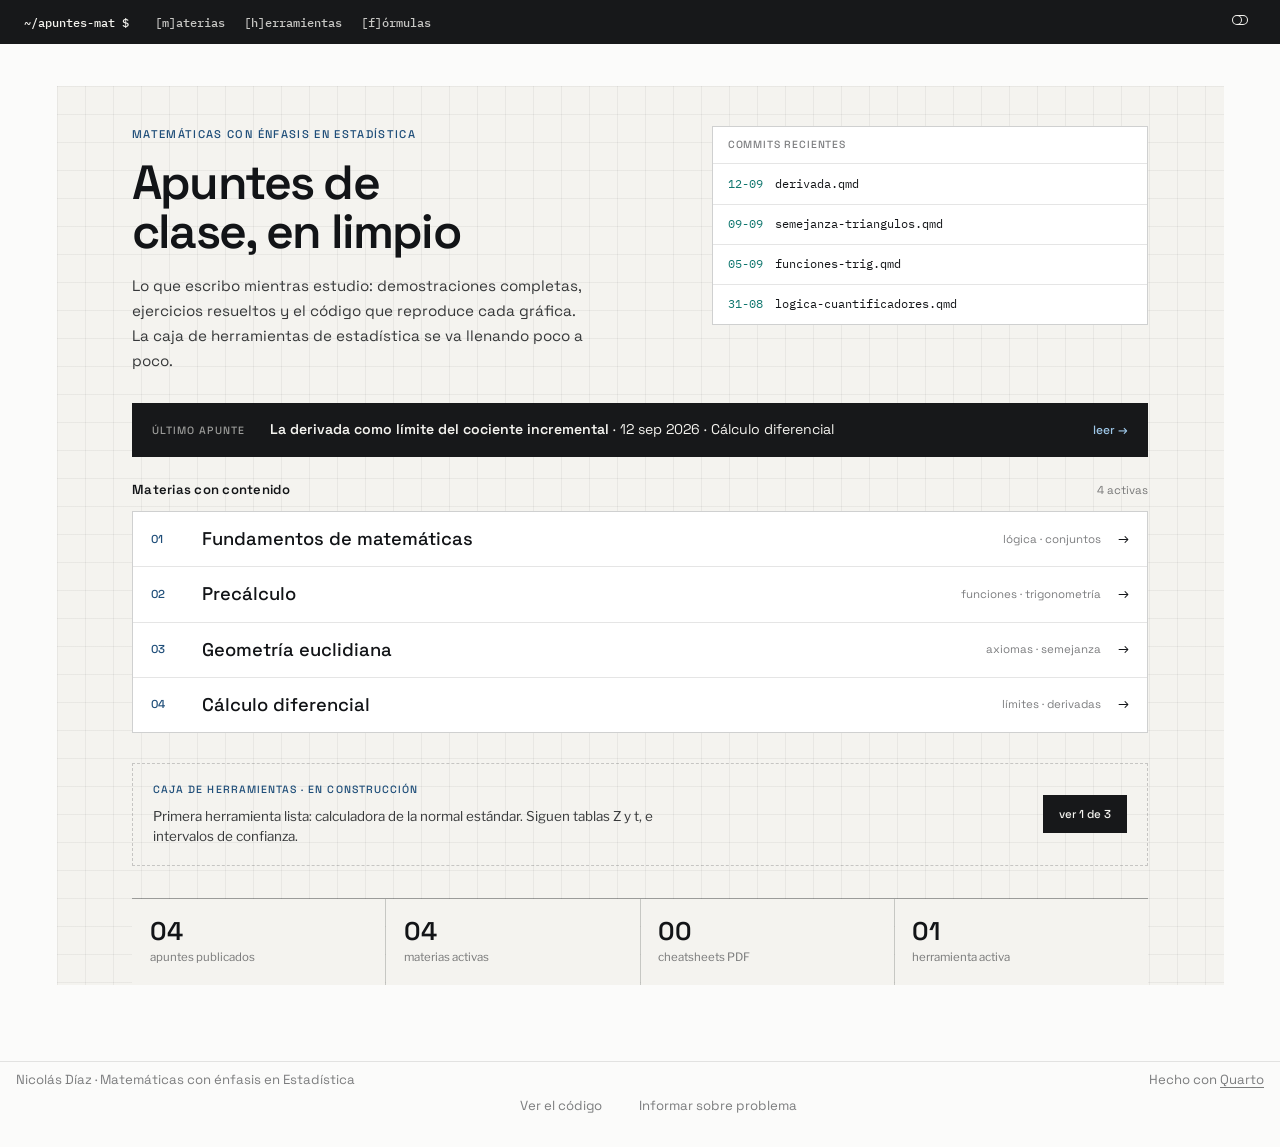
==== docs/index.html @ 05af2973 "first commit" ====
<!DOCTYPE html>
<html xmlns="http://www.w3.org/1999/xhtml" lang="es" xml:lang="es"><head>

<meta charset="utf-8">
<meta name="generator" content="quarto-1.10.18">

<meta name="viewport" content="width=device-width, initial-scale=1.0, user-scalable=yes">


<title>apuntes-mat</title>
<style>
/* Default styles provided by pandoc.
** See https://pandoc.org/MANUAL.html#variables-for-html for config info.
*/
span.smallcaps{font-variant: small-caps;}
div.columns{display: flex; gap: 1.5em;}
div.column{flex: auto;}
@media screen {
div.columns{gap: min(4vw, 1.5em);}
div.column{overflow-x: auto;}
}
div.hanging-indent{margin-left: 1.5em; text-indent: -1.5em;}
ul.task-list{list-style: none;}
ul.task-list li input[type="checkbox"] {
  width: 0.8em;
  margin: 0 0.8em 0.2em -1em; /* quarto-specific, see https://github.com/quarto-dev/quarto-cli/issues/4556 */ 
  vertical-align: middle;
}
</style>


<script src="site_libs/quarto-nav/quarto-nav.js"></script>
<script src="site_libs/quarto-nav/headroom.min.js"></script>
<script src="site_libs/clipboard/clipboard.min.js"></script>
<script src="site_libs/quarto-search/autocomplete.umd.js"></script>
<script src="site_libs/quarto-search/fuse.min.js"></script>
<script src="site_libs/quarto-search/quarto-search.js"></script>
<meta name="quarto:offset" content="./">
<script src="site_libs/quarto-html/quarto.js" type="module"></script>
<script src="site_libs/quarto-html/tabsets/tabsets.js" type="module"></script>
<script src="site_libs/quarto-html/popper.min.js"></script>
<script src="site_libs/quarto-html/tippy.umd.min.js"></script>
<link href="site_libs/quarto-html/tippy.css" rel="stylesheet">
<link href="site_libs/quarto-html/quarto-syntax-highlighting-e3d49bfdd4c477eae19e2688220a24bb.css" rel="stylesheet" class="quarto-color-scheme" id="quarto-text-highlighting-styles">
<link href="site_libs/quarto-html/quarto-syntax-highlighting-dark-e3d49bfdd4c477eae19e2688220a24bb.css" rel="stylesheet" class="quarto-color-scheme quarto-color-alternate" id="quarto-text-highlighting-styles">
<link href="site_libs/quarto-html/quarto-syntax-highlighting-e3d49bfdd4c477eae19e2688220a24bb.css" rel="stylesheet" class="quarto-color-scheme-extra" id="quarto-text-highlighting-styles">
<script src="site_libs/bootstrap/bootstrap.min.js"></script>
<link href="site_libs/bootstrap/bootstrap-icons.css" rel="stylesheet">
<link href="site_libs/bootstrap/bootstrap-a87ca4a2bf0fd5490cb857b294e059cf.min.css" rel="stylesheet" append-hash="true" class="quarto-color-scheme" id="quarto-bootstrap" data-mode="light">
<link href="site_libs/bootstrap/bootstrap-dark-bca13b17ad5e15204f86ef656337381e.min.css" rel="stylesheet" append-hash="true" class="quarto-color-scheme quarto-color-alternate" id="quarto-bootstrap" data-mode="dark">
<link href="site_libs/bootstrap/bootstrap-a87ca4a2bf0fd5490cb857b294e059cf.min.css" rel="stylesheet" append-hash="true" class="quarto-color-scheme-extra" id="quarto-bootstrap" data-mode="light">
<script id="quarto-search-options" type="application/json">{
  "location": "navbar",
  "copy-button": false,
  "collapse-after": 3,
  "panel-placement": "end",
  "type": "textbox",
  "limit": 50,
  "keyboard-shortcut": [
    "f",
    "/",
    "s"
  ],
  "language": {
    "search-no-results-text": "No se han encontrado resultados",
    "search-matching-documents-text": "documentos encontrados",
    "search-copy-link-title": "Copiar el enlace en la búsqueda",
    "search-hide-matches-text": "Ocultar resultados adicionales",
    "search-more-match-text": "resultado adicional en este documento",
    "search-more-matches-text": "resultados adicionales en este documento",
    "search-clear-button-title": "Borrar",
    "search-text-placeholder": "",
    "search-detached-cancel-button-title": "Cancelar",
    "search-submit-button-title": "Enviar",
    "search-label": "Buscar"
  }
}</script>
<link rel="preconnect" href="https://fonts.googleapis.com">
<link rel="preconnect" href="https://fonts.gstatic.com" crossorigin="">
<link href="https://fonts.googleapis.com/css2?family=Newsreader:ital,opsz,wght@0,6..72,300..700;1,6..72,400&amp;family=IBM+Plex+Mono:wght@400;500;600&amp;family=Libre+Franklin:wght@400;500;600;700&amp;family=Space+Grotesk:wght@400;500;600;700&amp;display=swap" rel="stylesheet">


</head>

<body class="nav-fixed quarto-light"><script id="quarto-html-before-body" type="application/javascript">
    const toggleBodyColorMode = (bsSheetEl) => {
      const mode = bsSheetEl.getAttribute("data-mode");
      const bodyEl = window.document.querySelector("body");
      if (mode === "dark") {
        bodyEl.classList.add("quarto-dark");
        bodyEl.classList.remove("quarto-light");
      } else {
        bodyEl.classList.add("quarto-light");
        bodyEl.classList.remove("quarto-dark");
      }
    }
    const toggleBodyColorPrimary = () => {
      const bsSheetEl = window.document.querySelector("link#quarto-bootstrap:not([rel=disabled-stylesheet])");
      if (bsSheetEl) {
        toggleBodyColorMode(bsSheetEl);
      }
    }
    const setColorSchemeToggle = (alternate) => {
      const toggles = window.document.querySelectorAll('.quarto-color-scheme-toggle');
      for (let i=0; i < toggles.length; i++) {
        const toggle = toggles[i];
        if (toggle) {
          if (alternate) {
            toggle.classList.add("alternate");
          } else {
            toggle.classList.remove("alternate");
          }
        }
      }
    };
    const toggleColorMode = (alternate) => {
      // Switch the stylesheets
      const primaryStylesheets = window.document.querySelectorAll('link.quarto-color-scheme:not(.quarto-color-alternate)');
      const alternateStylesheets = window.document.querySelectorAll('link.quarto-color-scheme.quarto-color-alternate');
      manageTransitions('#quarto-margin-sidebar .nav-link', false);
      if (alternate) {
        // note: dark is layered on light, we don't disable primary!
        enableStylesheet(alternateStylesheets);
        for (const sheetNode of alternateStylesheets) {
          if (sheetNode.id === "quarto-bootstrap") {
            toggleBodyColorMode(sheetNode);
          }
        }
      } else {
        disableStylesheet(alternateStylesheets);
        enableStylesheet(primaryStylesheets)
        toggleBodyColorPrimary();
      }
      manageTransitions('#quarto-margin-sidebar .nav-link', true);
      // Switch the toggles
      setColorSchemeToggle(alternate)
      // Hack to workaround the fact that safari doesn't
      // properly recolor the scrollbar when toggling (#1455)
      if (navigator.userAgent.indexOf('Safari') > 0 && navigator.userAgent.indexOf('Chrome') == -1) {
        manageTransitions("body", false);
        window.scrollTo(0, 1);
        setTimeout(() => {
          window.scrollTo(0, 0);
          manageTransitions("body", true);
        }, 40);
      }
    }
    const disableStylesheet = (stylesheets) => {
      for (let i=0; i < stylesheets.length; i++) {
        const stylesheet = stylesheets[i];
        stylesheet.rel = 'disabled-stylesheet';
      }
    }
    const enableStylesheet = (stylesheets) => {
      for (let i=0; i < stylesheets.length; i++) {
        const stylesheet = stylesheets[i];
        if(stylesheet.rel !== 'stylesheet') { // for Chrome, which will still FOUC without this check
          stylesheet.rel = 'stylesheet';
        }
      }
    }
    const manageTransitions = (selector, allowTransitions) => {
      const els = window.document.querySelectorAll(selector);
      for (let i=0; i < els.length; i++) {
        const el = els[i];
        if (allowTransitions) {
          el.classList.remove('notransition');
        } else {
          el.classList.add('notransition');
        }
      }
    }
    const isFileUrl = () => {
      return window.location.protocol === 'file:';
    }
    const hasAlternateSentinel = () => {
      let styleSentinel = getColorSchemeSentinel();
      if (styleSentinel !== null) {
        return styleSentinel === "alternate";
      } else {
        return false;
      }
    }
    const setStyleSentinel = (alternate) => {
      const value = alternate ? "alternate" : "default";
      if (!isFileUrl()) {
        window.localStorage.setItem("quarto-color-scheme", value);
      } else {
        localAlternateSentinel = value;
      }
    }
    const getColorSchemeSentinel = () => {
      if (!isFileUrl()) {
        const storageValue = window.localStorage.getItem("quarto-color-scheme");
        return storageValue != null ? storageValue : localAlternateSentinel;
      } else {
        return localAlternateSentinel;
      }
    }
    const toggleGiscusIfUsed = (isAlternate, darkModeDefault) => {
      const baseTheme = document.querySelector('#giscus-base-theme')?.value ?? 'light';
      const alternateTheme = document.querySelector('#giscus-alt-theme')?.value ?? 'dark';
      let newTheme = '';
      if(authorPrefersDark) {
        newTheme = isAlternate ? baseTheme : alternateTheme;
      } else {
        newTheme = isAlternate ? alternateTheme : baseTheme;
      }
      const changeGiscusTheme = () => {
        // From: https://github.com/giscus/giscus/issues/336
        const sendMessage = (message) => {
          const iframe = document.querySelector('iframe.giscus-frame');
          if (!iframe) return;
          iframe.contentWindow.postMessage({ giscus: message }, 'https://giscus.app');
        }
        sendMessage({
          setConfig: {
            theme: newTheme
          }
        });
      }
      const isGiscussLoaded = window.document.querySelector('iframe.giscus-frame') !== null;
      if (isGiscussLoaded) {
        changeGiscusTheme();
      }
    };
    const authorPrefersDark = false;
    const darkModeDefault = authorPrefersDark;
      document.querySelector('link#quarto-text-highlighting-styles.quarto-color-scheme-extra').rel = 'disabled-stylesheet';
      document.querySelector('link#quarto-bootstrap.quarto-color-scheme-extra').rel = 'disabled-stylesheet';
    let localAlternateSentinel = darkModeDefault ? 'alternate' : 'default';
    // Dark / light mode switch
    window.quartoToggleColorScheme = () => {
      // Read the current dark / light value
      let toAlternate = !hasAlternateSentinel();
      toggleColorMode(toAlternate);
      setStyleSentinel(toAlternate);
      toggleGiscusIfUsed(toAlternate, darkModeDefault);
      window.dispatchEvent(new Event('resize'));
    };
    // Switch to dark mode if need be
    if (hasAlternateSentinel()) {
      toggleColorMode(true);
    } else {
      toggleColorMode(false);
    }
  </script>

<div id="quarto-search-results"></div>
  <header id="quarto-header" class="headroom fixed-top">
    <nav class="navbar navbar-expand-lg " data-bs-theme="dark">
      <div class="navbar-container container-fluid">
      <div class="navbar-brand-container mx-auto">
    <a class="navbar-brand" href="./index.html">
    <span class="navbar-title">~/apuntes-mat $</span>
    </a>
  </div>
            <div id="quarto-search" class="" title="Buscar"></div>
          <button class="navbar-toggler" type="button" data-bs-toggle="collapse" data-bs-target="#navbarCollapse" aria-controls="navbarCollapse" role="menu" aria-expanded="false" aria-label="Navegación de palanca" onclick="if (window.quartoToggleHeadroom) { window.quartoToggleHeadroom(); }">
  <span class="navbar-toggler-icon"></span>
</button>
          <div class="collapse navbar-collapse" id="navbarCollapse">
            <ul class="navbar-nav navbar-nav-scroll me-auto">
  <li class="nav-item">
    <a class="nav-link" href="./materias/index.html"> 
<span class="menu-text">[m]aterias</span></a>
  </li>  
  <li class="nav-item">
    <a class="nav-link" href="./herramientas/index.html"> 
<span class="menu-text">[h]erramientas</span></a>
  </li>  
  <li class="nav-item">
    <a class="nav-link" href="./formulas/index.html"> 
<span class="menu-text">[f]órmulas</span></a>
  </li>  
</ul>
            <ul class="navbar-nav navbar-nav-scroll ms-auto">
  <li class="nav-item compact">
    <a class="nav-link" href="https://github.com/nfdiazg8/apuntes-mat"> <i class="bi bi-github" role="img" aria-label="Repositorio en GitHub">
</i> 
<span class="menu-text"></span></a>
  </li>  
</ul>
          </div> <!-- /navcollapse -->
            <div class="quarto-navbar-tools">
  <a href="" class="quarto-color-scheme-toggle quarto-navigation-tool  px-1" onclick="window.quartoToggleColorScheme(); return false;" title="Alternar modo oscuro"><i class="bi"></i></a>
</div>
      </div> <!-- /container-fluid -->
    </nav>
</header>
<!-- content -->
<div id="quarto-content" class="quarto-container page-columns page-rows-contents page-layout-full page-navbar">
<!-- sidebar -->
<!-- margin-sidebar -->
    
<!-- main -->
<main class="content column-page" id="quarto-document-content"><header id="title-block-header" class="quarto-title-block"></header>





<div class="am-home">
<div class="am-wrap">

<div class="am-hero">
<div>
<div class="am-eyebrow">Matemáticas con énfasis en Estadística</div>
<h1>Apuntes de<br>clase, en limpio</h1>
<p>Lo que escribo mientras estudio: demostraciones completas, ejercicios resueltos y el código que reproduce cada gráfica. La caja de herramientas de estadística se va llenando poco a poco.</p>
</div>
<div class="am-box">
<div class="am-box-head">Commits recientes</div>
<div class="am-commit"><span class="fecha">12-09</span><span>derivada.qmd</span></div>
<div class="am-commit"><span class="fecha">09-09</span><span>semejanza-triangulos.qmd</span></div>
<div class="am-commit"><span class="fecha">05-09</span><span>funciones-trig.qmd</span></div>
<div class="am-commit"><span class="fecha">31-08</span><span>logica-cuantificadores.qmd</span></div>
</div>
</div>

<a class="am-ultimo" href="materias/calculo-diferencial/derivada.html">
<span class="et">ÚLTIMO APUNTE</span>
<span class="tt"><strong>La derivada como límite del cociente incremental</strong> · 12 sep 2026 · Cálculo diferencial</span>
<span class="go">leer →</span>
</a>

<div class="am-sechead">
<h2>Materias con contenido</h2>
<span class="cuenta">4 activas</span>
</div>

<div class="am-materias">
<a class="am-materia" href="materias/fundamentos/index.html"><span class="num">01</span><span class="nom">Fundamentos de matemáticas</span><span class="sub">lógica · conjuntos</span><span class="flecha">→</span></a>
<a class="am-materia" href="materias/precalculo/index.html"><span class="num">02</span><span class="nom">Precálculo</span><span class="sub">funciones · trigonometría</span><span class="flecha">→</span></a>
<a class="am-materia" href="materias/geometria-euclidiana/index.html"><span class="num">03</span><span class="nom">Geometría euclidiana</span><span class="sub">axiomas · semejanza</span><span class="flecha">→</span></a>
<a class="am-materia" href="materias/calculo-diferencial/index.html"><span class="num">04</span><span class="nom">Cálculo diferencial</span><span class="sub">límites · derivadas</span><span class="flecha">→</span></a>
</div>

<div class="am-herramientas">
<div>
<div class="et">Caja de herramientas · en construcción</div>
<p>Primera herramienta lista: calculadora de la normal estándar. Siguen tablas Z y t, e intervalos de confianza.</p>
</div>
<a class="am-btn" href="herramientas/index.html">ver 1 de 3</a>
</div>

</div>

<div class="am-wrap">
<div class="am-stats">
<div class="am-stat"><div class="n">04</div><div class="l">apuntes publicados</div></div>
<div class="am-stat"><div class="n">04</div><div class="l">materias activas</div></div>
<div class="am-stat"><div class="n">00</div><div class="l">cheatsheets PDF</div></div>
<div class="am-stat"><div class="n">01</div><div class="l">herramienta activa</div></div>
</div>
</div>
</div>



</main> <!-- /main -->
<script id="quarto-html-after-body" type="application/javascript">
  window.document.addEventListener("DOMContentLoaded", function (event) {
    // Ensure there is a toggle, if there isn't float one in the top right
    if (window.document.querySelector('.quarto-color-scheme-toggle') === null) {
      const a = window.document.createElement('a');
      a.classList.add('top-right');
      a.classList.add('quarto-color-scheme-toggle');
      a.href = "";
      a.onclick = function() { try { window.quartoToggleColorScheme(); } catch {} return false; };
      const i = window.document.createElement("i");
      i.classList.add('bi');
      a.appendChild(i);
      window.document.body.appendChild(a);
    }
    setColorSchemeToggle(hasAlternateSentinel())
    const isCodeAnnotation = (el) => {
      for (const clz of el.classList) {
        if (clz.startsWith('code-annotation-')) {                     
          return true;
        }
      }
      return false;
    }
    const onCopySuccess = function(e) {
      // button target
      const button = e.trigger;
      // don't keep focus
      button.blur();
      // flash "checked"
      button.classList.add('code-copy-button-checked');
      var currentTitle = button.getAttribute("title");
      button.setAttribute("title", "Copiado");
      let tooltip;
      if (window.bootstrap) {
        button.setAttribute("data-bs-toggle", "tooltip");
        button.setAttribute("data-bs-placement", "left");
        button.setAttribute("data-bs-title", "Copiado");
        tooltip = new bootstrap.Tooltip(button, 
          { trigger: "manual", 
            customClass: "code-copy-button-tooltip",
            offset: [0, -8]});
        tooltip.show();    
      }
      setTimeout(function() {
        if (tooltip) {
          tooltip.hide();
          button.removeAttribute("data-bs-title");
          button.removeAttribute("data-bs-toggle");
          button.removeAttribute("data-bs-placement");
        }
        button.setAttribute("title", currentTitle);
        button.classList.remove('code-copy-button-checked');
      }, 1000);
      // clear code selection
      e.clearSelection();
    }
    const getTextToCopy = function(trigger) {
      const outerScaffold = trigger.parentElement.cloneNode(true);
      const codeEl = outerScaffold.querySelector('code');
      for (const childEl of codeEl.children) {
        if (isCodeAnnotation(childEl)) {
          childEl.remove();
        }
      }
      return codeEl.innerText;
    }
    const clipboard = new window.ClipboardJS('.code-copy-button:not([data-in-quarto-modal])', {
      text: getTextToCopy
    });
    clipboard.on('success', onCopySuccess);
    if (window.document.getElementById('quarto-embedded-source-code-modal')) {
      const clipboardModal = new window.ClipboardJS('.code-copy-button[data-in-quarto-modal]', {
        text: getTextToCopy,
        container: window.document.getElementById('quarto-embedded-source-code-modal')
      });
      clipboardModal.on('success', onCopySuccess);
    }
      var localhostRegex = new RegExp(/^(?:http|https):\/\/localhost\:?[0-9]*\//);
      var mailtoRegex = new RegExp(/^mailto:/);
        var filterRegex = new RegExp("https:\/\/nfdiazg8\.github\.io\/apuntes-mat");
      var isInternal = (href) => {
          return filterRegex.test(href) || localhostRegex.test(href) || mailtoRegex.test(href);
      }
      // Inspect non-navigation links and adorn them if external
     var links = window.document.querySelectorAll('a[href]:not(.nav-link):not(.navbar-brand):not(.toc-action):not(.sidebar-link):not(.sidebar-item-toggle):not(.pagination-link):not(.no-external):not([aria-hidden]):not(.dropdown-item):not(.quarto-navigation-tool):not(.about-link)');
      for (var i=0; i<links.length; i++) {
        const link = links[i];
        if (!isInternal(link.href)) {
          // undo the damage that might have been done by quarto-nav.js in the case of
          // links that we want to consider external
          if (link.dataset.originalHref !== undefined) {
            link.href = link.dataset.originalHref;
          }
            // target, if specified
            link.setAttribute("target", "_blank");
            if (link.getAttribute("rel") === null) {
              link.setAttribute("rel", "noopener");
            }
        }
      }
    function tippyHover(el, contentFn, onTriggerFn, onUntriggerFn) {
      const config = {
        allowHTML: true,
        maxWidth: 500,
        delay: 100,
        arrow: false,
        appendTo: function(el) {
            return el.parentElement;
        },
        interactive: true,
        interactiveBorder: 10,
        theme: 'quarto',
        placement: 'bottom-start',
      };
      if (contentFn) {
        config.content = contentFn;
      }
      if (onTriggerFn) {
        config.onTrigger = onTriggerFn;
      }
      if (onUntriggerFn) {
        config.onUntrigger = onUntriggerFn;
      }
      window.tippy(el, config); 
    }
    const noterefs = window.document.querySelectorAll('a[role="doc-noteref"]');
    for (var i=0; i<noterefs.length; i++) {
      const ref = noterefs[i];
      tippyHover(ref, function() {
        // use id or data attribute instead here
        let href = ref.getAttribute('data-footnote-href') || ref.getAttribute('href');
        try { href = new URL(href).hash; } catch {}
        const id = href.replace(/^#\/?/, "");
        const note = window.document.getElementById(id);
        if (note) {
          return note.innerHTML;
        } else {
          return "";
        }
      });
    }
    const xrefs = window.document.querySelectorAll('a.quarto-xref');
    const processXRef = (id, note) => {
      // Strip column container classes
      const stripColumnClz = (el) => {
        el.classList.remove("page-full", "page-columns");
        if (el.children) {
          for (const child of el.children) {
            stripColumnClz(child);
          }
        }
      }
      stripColumnClz(note)
      if (id === null || id.startsWith('sec-')) {
        // Special case sections, only their first couple elements
        const container = document.createElement("div");
        if (note.children && note.children.length > 2) {
          container.appendChild(note.children[0].cloneNode(true));
          for (let i = 1; i < note.children.length; i++) {
            const child = note.children[i];
            if (child.tagName === "P" && child.innerText === "") {
              continue;
            } else {
              container.appendChild(child.cloneNode(true));
              break;
            }
          }
          if (window.Quarto?.typesetMath) {
            window.Quarto.typesetMath(container);
          }
          return container.innerHTML
        } else {
          if (window.Quarto?.typesetMath) {
            window.Quarto.typesetMath(note);
          }
          return note.innerHTML;
        }
      } else {
        // Remove any anchor links if they are present
        const anchorLink = note.querySelector('a.anchorjs-link');
        if (anchorLink) {
          anchorLink.remove();
        }
        if (window.Quarto?.typesetMath) {
          window.Quarto.typesetMath(note);
        }
        if (note.classList.contains("callout")) {
          return note.outerHTML;
        } else {
          return note.innerHTML;
        }
      }
    }
    for (var i=0; i<xrefs.length; i++) {
      const xref = xrefs[i];
      tippyHover(xref, undefined, function(instance) {
        instance.disable();
        let url = xref.getAttribute('href');
        let hash = undefined; 
        if (url.startsWith('#')) {
          hash = url;
        } else {
          try { hash = new URL(url).hash; } catch {}
        }
        if (hash) {
          const id = hash.replace(/^#\/?/, "");
          const note = window.document.getElementById(id);
          if (note !== null) {
            try {
              const html = processXRef(id, note.cloneNode(true));
              instance.setContent(html);
            } finally {
              instance.enable();
              instance.show();
            }
          } else {
            // See if we can fetch this
            fetch(url.split('#')[0])
            .then(res => res.text())
            .then(html => {
              const parser = new DOMParser();
              const htmlDoc = parser.parseFromString(html, "text/html");
              const note = htmlDoc.getElementById(id);
              if (note !== null) {
                const html = processXRef(id, note);
                instance.setContent(html);
              } 
            }).finally(() => {
              instance.enable();
              instance.show();
            });
          }
        } else {
          // See if we can fetch a full url (with no hash to target)
          // This is a special case and we should probably do some content thinning / targeting
          fetch(url)
          .then(res => res.text())
          .then(html => {
            const parser = new DOMParser();
            const htmlDoc = parser.parseFromString(html, "text/html");
            const note = htmlDoc.querySelector('main.content');
            if (note !== null) {
              // This should only happen for chapter cross references
              // (since there is no id in the URL)
              // remove the first header
              if (note.children.length > 0 && note.children[0].tagName === "HEADER") {
                note.children[0].remove();
              }
              const html = processXRef(null, note);
              instance.setContent(html);
            } 
          }).finally(() => {
            instance.enable();
            instance.show();
          });
        }
      }, function(instance) {
      });
    }
        let selectedAnnoteEl;
        const selectorForAnnotation = ( cell, annotation) => {
          let cellAttr = 'data-code-cell="' + cell + '"';
          let lineAttr = 'data-code-annotation="' +  annotation + '"';
          const selector = 'span[' + cellAttr + '][' + lineAttr + ']';
          return selector;
        }
        const selectCodeLines = (annoteEl) => {
          const doc = window.document;
          const targetCell = annoteEl.getAttribute("data-target-cell");
          const targetAnnotation = annoteEl.getAttribute("data-target-annotation");
          const annoteSpan = window.document.querySelector(selectorForAnnotation(targetCell, targetAnnotation));
          const lines = annoteSpan.getAttribute("data-code-lines").split(",");
          const lineIds = lines.map((line) => {
            return targetCell + "-" + line;
          })
          let top = null;
          let height = null;
          let parent = null;
          if (lineIds.length > 0) {
              //compute the position of the single el (top and bottom and make a div)
              const el = window.document.getElementById(lineIds[0]);
              top = el.offsetTop;
              height = el.offsetHeight;
              parent = el.parentElement.parentElement;
            if (lineIds.length > 1) {
              const lastEl = window.document.getElementById(lineIds[lineIds.length - 1]);
              const bottom = lastEl.offsetTop + lastEl.offsetHeight;
              height = bottom - top;
            }
            if (top !== null && height !== null && parent !== null) {
              // cook up a div (if necessary) and position it 
              let div = window.document.getElementById("code-annotation-line-highlight");
              if (div === null) {
                div = window.document.createElement("div");
                div.setAttribute("id", "code-annotation-line-highlight");
                div.style.position = 'absolute';
                parent.appendChild(div);
              }
              div.style.top = top - 2 + "px";
              div.style.height = height + 4 + "px";
              div.style.left = 0;
              let gutterDiv = window.document.getElementById("code-annotation-line-highlight-gutter");
              if (gutterDiv === null) {
                gutterDiv = window.document.createElement("div");
                gutterDiv.setAttribute("id", "code-annotation-line-highlight-gutter");
                gutterDiv.style.position = 'absolute';
                const codeCell = window.document.getElementById(targetCell);
                const gutter = codeCell.querySelector('.code-annotation-gutter');
                gutter.appendChild(gutterDiv);
              }
              gutterDiv.style.top = top - 2 + "px";
              gutterDiv.style.height = height + 4 + "px";
            }
            selectedAnnoteEl = annoteEl;
          }
        };
        const unselectCodeLines = () => {
          const elementsIds = ["code-annotation-line-highlight", "code-annotation-line-highlight-gutter"];
          elementsIds.forEach((elId) => {
            const div = window.document.getElementById(elId);
            if (div) {
              div.remove();
            }
          });
          selectedAnnoteEl = undefined;
        };
          // Handle positioning of the toggle
      window.addEventListener(
        "resize",
        throttle(() => {
          elRect = undefined;
          if (selectedAnnoteEl) {
            selectCodeLines(selectedAnnoteEl);
          }
        }, 10)
      );
      function throttle(fn, ms) {
      let throttle = false;
      let timer;
        return (...args) => {
          if(!throttle) { // first call gets through
              fn.apply(this, args);
              throttle = true;
          } else { // all the others get throttled
              if(timer) clearTimeout(timer); // cancel #2
              timer = setTimeout(() => {
                fn.apply(this, args);
                timer = throttle = false;
              }, ms);
          }
        };
      }
        // Attach click handler to the DT
        const annoteDls = window.document.querySelectorAll('dt[data-target-cell]');
        for (const annoteDlNode of annoteDls) {
          annoteDlNode.addEventListener('click', (event) => {
            const clickedEl = event.target;
            if (clickedEl !== selectedAnnoteEl) {
              unselectCodeLines();
              const activeEl = window.document.querySelector('dt[data-target-cell].code-annotation-active');
              if (activeEl) {
                activeEl.classList.remove('code-annotation-active');
              }
              selectCodeLines(clickedEl);
              clickedEl.classList.add('code-annotation-active');
            } else {
              // Unselect the line
              unselectCodeLines();
              clickedEl.classList.remove('code-annotation-active');
            }
          });
        }
    const findCites = (el) => {
      const parentEl = el.parentElement;
      if (parentEl) {
        const cites = parentEl.dataset.cites;
        if (cites) {
          return {
            el,
            cites: cites.split(' ')
          };
        } else {
          return findCites(el.parentElement)
        }
      } else {
        return undefined;
      }
    };
    var bibliorefs = window.document.querySelectorAll('a[role="doc-biblioref"]');
    for (var i=0; i<bibliorefs.length; i++) {
      const ref = bibliorefs[i];
      const citeInfo = findCites(ref);
      if (citeInfo) {
        tippyHover(citeInfo.el, function() {
          var popup = window.document.createElement('div');
          citeInfo.cites.forEach(function(cite) {
            var citeDiv = window.document.createElement('div');
            citeDiv.classList.add('hanging-indent');
            citeDiv.classList.add('csl-entry');
            var biblioDiv = window.document.getElementById('ref-' + cite);
            if (biblioDiv) {
              citeDiv.innerHTML = biblioDiv.innerHTML;
            }
            popup.appendChild(citeDiv);
          });
          return popup.innerHTML;
        });
      }
    }
  });
  </script>
</div> <!-- /content -->
<footer class="footer">
  <div class="nav-footer">
    <div class="nav-footer-left">
<p>Nicolás Díaz · Matemáticas con énfasis en Estadística</p>
</div>   
    <div class="nav-footer-center">
      &nbsp;
    <div class="toc-actions"><ul><li><a href="https://github.com/nfdiazg8/apuntes-mat/blob/main/index.qmd" class="toc-action"><i class="bi bi-github"></i>Ver el código</a></li><li><a href="https://github.com/nfdiazg8/apuntes-mat/issues/new" class="toc-action"><i class="bi empty"></i>Informar sobre problema</a></li></ul></div></div>
    <div class="nav-footer-right">
<p>Hecho con <a href="https://quarto.org">Quarto</a></p>
</div>
  </div>
</footer>




</body></html>
---- docs/site_libs/quarto-html/tippy.css ----
.tippy-box[data-animation=fade][data-state=hidden]{opacity:0}[data-tippy-root]{max-width:calc(100vw - 10px)}.tippy-box{position:relative;background-color:#333;color:#fff;border-radius:4px;font-size:14px;line-height:1.4;white-space:normal;outline:0;transition-property:transform,visibility,opacity}.tippy-box[data-placement^=top]>.tippy-arrow{bottom:0}.tippy-box[data-placement^=top]>.tippy-arrow:before{bottom:-7px;left:0;border-width:8px 8px 0;border-top-color:initial;transform-origin:center top}.tippy-box[data-placement^=bottom]>.tippy-arrow{top:0}.tippy-box[data-placement^=bottom]>.tippy-arrow:before{top:-7px;left:0;border-width:0 8px 8px;border-bottom-color:initial;transform-origin:center bottom}.tippy-box[data-placement^=left]>.tippy-arrow{right:0}.tippy-box[data-placement^=left]>.tippy-arrow:before{border-width:8px 0 8px 8px;border-left-color:initial;right:-7px;transform-origin:center left}.tippy-box[data-placement^=right]>.tippy-arrow{left:0}.tippy-box[data-placement^=right]>.tippy-arrow:before{left:-7px;border-width:8px 8px 8px 0;border-right-color:initial;transform-origin:center right}.tippy-box[data-inertia][data-state=visible]{transition-timing-function:cubic-bezier(.54,1.5,.38,1.11)}.tippy-arrow{width:16px;height:16px;color:#333}.tippy-arrow:before{content:"";position:absolute;border-color:transparent;border-style:solid}.tippy-content{position:relative;padding:5px 9px;z-index:1}
---- docs/site_libs/quarto-html/quarto-syntax-highlighting-e3d49bfdd4c477eae19e2688220a24bb.css ----
/* quarto syntax highlight colors */
:root {
  --quarto-hl-al-color: #bf616a;
  --quarto-hl-an-color: #d08770;
  --quarto-hl-at-color: #8fbcbb;
  --quarto-hl-bn-color: #b48ead;
  --quarto-hl-bu-color: #88c0d0;
  --quarto-hl-ch-color: #ebcb8b;
  --quarto-hl-co-color: #616e88;
  --quarto-hl-cv-color: #e5e9f0;
  --quarto-hl-cn-color: #eceff4;
  --quarto-hl-cf-color: #81a1c1;
  --quarto-hl-dt-color: #81a1c1;
  --quarto-hl-dv-color: #b48ead;
  --quarto-hl-do-color: #5e81ac;
  --quarto-hl-er-color: #bf616a;
  --quarto-hl-ex-color: #8fbcbb;
  --quarto-hl-fl-color: #b48ead;
  --quarto-hl-fu-color: #88c0d0;
  --quarto-hl-im-color: #a3be8c;
  --quarto-hl-in-color: #ebcb8b;
  --quarto-hl-kw-color: #81a1c1;
  --quarto-hl-op-color: #81a1c1;
  --quarto-hl-pp-color: #5e81ac;
  --quarto-hl-re-color: #88c0d0;
  --quarto-hl-sc-color: #ebcb8b;
  --quarto-hl-ss-color: #d08770;
  --quarto-hl-st-color: #a3be8c;
  --quarto-hl-va-color: #5e81ac;
  --quarto-hl-vs-color: #a3be8c;
  --quarto-hl-wa-color: #bf616a;
}

/* other quarto variables */
:root {
  --quarto-font-monospace: "IBM Plex Mono", ui-monospace, Menlo, monospace;
}

/* syntax highlight based on Pandoc's rules */
pre > code.sourceCode > span {
  color: #d8dee9;
}

code.sourceCode > span {
  color: #d8dee9;
}

div.sourceCode,
div.sourceCode pre.sourceCode {
  color: #d8dee9;
}

/* Normal */
code span {
  color: #d8dee9;
}

/* Alert */
code span.al {
  background-color: #3b4252;
  font-weight: bold;
  color: #bf616a;
}

/* Annotation */
code span.an {
  color: #d08770;
}

/* Attribute */
code span.at {
  color: #8fbcbb;
}

/* BaseN */
code span.bn {
  color: #b48ead;
}

/* BuiltIn */
code span.bu {
  font-style: italic;
  color: #88c0d0;
}

/* ControlFlow */
code span.cf {
  font-weight: bold;
  color: #81a1c1;
}

/* Char */
code span.ch {
  color: #ebcb8b;
}

/* Constant */
code span.cn {
  font-weight: bold;
  color: #eceff4;
}

/* Comment */
code span.co {
  color: #616e88;
}

/* CommentVar */
code span.cv {
  color: #e5e9f0;
}

/* Documentation */
code span.do {
  color: #5e81ac;
}

/* DataType */
code span.dt {
  color: #81a1c1;
}

/* DecVal */
code span.dv {
  color: #b48ead;
}

/* Error */
code span.er {
  color: #bf616a;
  text-decoration: underline;
}

/* Extension */
code span.ex {
  font-weight: bold;
  color: #8fbcbb;
}

/* Float */
code span.fl {
  color: #b48ead;
}

/* Function */
code span.fu {
  color: #88c0d0;
}

/* Import */
code span.im {
  color: #a3be8c;
}

/* Information */
code span.in {
  color: #ebcb8b;
}

/* Keyword */
code span.kw {
  font-weight: bold;
  color: #81a1c1;
}

/* Operator */
code span.op {
  color: #81a1c1;
}

/* Preprocessor */
code span.pp {
  color: #5e81ac;
}

/* RegionMarker */
code span.re {
  background-color: #3b4252;
  color: #88c0d0;
}

/* SpecialChar */
code span.sc {
  color: #ebcb8b;
}

/* SpecialString */
code span.ss {
  color: #d08770;
}

/* String */
code span.st {
  color: #a3be8c;
}

/* Variable */
code span.va {
  color: #5e81ac;
}

/* VerbatimString */
code span.vs {
  color: #a3be8c;
}

/* Warning */
code span.wa {
  color: #bf616a;
}

.prevent-inlining {
  content: "</";
}

/*# sourceMappingURL=4a35e63234dcfb3d2a6aa1b6472be7d8.css.map */
---- docs/site_libs/quarto-html/quarto-syntax-highlighting-dark-e3d49bfdd4c477eae19e2688220a24bb.css ----
/* quarto syntax highlight colors */
:root {
  --quarto-hl-al-color: #bf616a;
  --quarto-hl-an-color: #d08770;
  --quarto-hl-at-color: #8fbcbb;
  --quarto-hl-bn-color: #b48ead;
  --quarto-hl-bu-color: #88c0d0;
  --quarto-hl-ch-color: #ebcb8b;
  --quarto-hl-co-color: #616e88;
  --quarto-hl-cv-color: #e5e9f0;
  --quarto-hl-cn-color: #eceff4;
  --quarto-hl-cf-color: #81a1c1;
  --quarto-hl-dt-color: #81a1c1;
  --quarto-hl-dv-color: #b48ead;
  --quarto-hl-do-color: #5e81ac;
  --quarto-hl-er-color: #bf616a;
  --quarto-hl-ex-color: #8fbcbb;
  --quarto-hl-fl-color: #b48ead;
  --quarto-hl-fu-color: #88c0d0;
  --quarto-hl-im-color: #a3be8c;
  --quarto-hl-in-color: #ebcb8b;
  --quarto-hl-kw-color: #81a1c1;
  --quarto-hl-op-color: #81a1c1;
  --quarto-hl-pp-color: #5e81ac;
  --quarto-hl-re-color: #88c0d0;
  --quarto-hl-sc-color: #ebcb8b;
  --quarto-hl-ss-color: #d08770;
  --quarto-hl-st-color: #a3be8c;
  --quarto-hl-va-color: #5e81ac;
  --quarto-hl-vs-color: #a3be8c;
  --quarto-hl-wa-color: #bf616a;
}

/* other quarto variables */
:root {
  --quarto-font-monospace: "IBM Plex Mono", ui-monospace, Menlo, monospace;
}

/* syntax highlight based on Pandoc's rules */
pre > code.sourceCode > span {
  color: #d8dee9;
}

code.sourceCode > span {
  color: #d8dee9;
}

div.sourceCode,
div.sourceCode pre.sourceCode {
  color: #d8dee9;
}

/* Normal */
code span {
  color: #d8dee9;
}

/* Alert */
code span.al {
  background-color: #3b4252;
  font-weight: bold;
  color: #bf616a;
}

/* Annotation */
code span.an {
  color: #d08770;
}

/* Attribute */
code span.at {
  color: #8fbcbb;
}

/* BaseN */
code span.bn {
  color: #b48ead;
}

/* BuiltIn */
code span.bu {
  font-style: italic;
  color: #88c0d0;
}

/* ControlFlow */
code span.cf {
  font-weight: bold;
  color: #81a1c1;
}

/* Char */
code span.ch {
  color: #ebcb8b;
}

/* Constant */
code span.cn {
  font-weight: bold;
  color: #eceff4;
}

/* Comment */
code span.co {
  color: #616e88;
}

/* CommentVar */
code span.cv {
  color: #e5e9f0;
}

/* Documentation */
code span.do {
  color: #5e81ac;
}

/* DataType */
code span.dt {
  color: #81a1c1;
}

/* DecVal */
code span.dv {
  color: #b48ead;
}

/* Error */
code span.er {
  color: #bf616a;
  text-decoration: underline;
}

/* Extension */
code span.ex {
  font-weight: bold;
  color: #8fbcbb;
}

/* Float */
code span.fl {
  color: #b48ead;
}

/* Function */
code span.fu {
  color: #88c0d0;
}

/* Import */
code span.im {
  color: #a3be8c;
}

/* Information */
code span.in {
  color: #ebcb8b;
}

/* Keyword */
code span.kw {
  font-weight: bold;
  color: #81a1c1;
}

/* Operator */
code span.op {
  color: #81a1c1;
}

/* Preprocessor */
code span.pp {
  color: #5e81ac;
}

/* RegionMarker */
code span.re {
  background-color: #3b4252;
  color: #88c0d0;
}

/* SpecialChar */
code span.sc {
  color: #ebcb8b;
}

/* SpecialString */
code span.ss {
  color: #d08770;
}

/* String */
code span.st {
  color: #a3be8c;
}

/* Variable */
code span.va {
  color: #5e81ac;
}

/* VerbatimString */
code span.vs {
  color: #a3be8c;
}

/* Warning */
code span.wa {
  color: #bf616a;
}

.prevent-inlining {
  content: "</";
}

/*# sourceMappingURL=4a35e63234dcfb3d2a6aa1b6472be7d8.css.map */
---- docs/site_libs/quarto-html/quarto-syntax-highlighting-e3d49bfdd4c477eae19e2688220a24bb.css ----
/* quarto syntax highlight colors */
:root {
  --quarto-hl-al-color: #bf616a;
  --quarto-hl-an-color: #d08770;
  --quarto-hl-at-color: #8fbcbb;
  --quarto-hl-bn-color: #b48ead;
  --quarto-hl-bu-color: #88c0d0;
  --quarto-hl-ch-color: #ebcb8b;
  --quarto-hl-co-color: #616e88;
  --quarto-hl-cv-color: #e5e9f0;
  --quarto-hl-cn-color: #eceff4;
  --quarto-hl-cf-color: #81a1c1;
  --quarto-hl-dt-color: #81a1c1;
  --quarto-hl-dv-color: #b48ead;
  --quarto-hl-do-color: #5e81ac;
  --quarto-hl-er-color: #bf616a;
  --quarto-hl-ex-color: #8fbcbb;
  --quarto-hl-fl-color: #b48ead;
  --quarto-hl-fu-color: #88c0d0;
  --quarto-hl-im-color: #a3be8c;
  --quarto-hl-in-color: #ebcb8b;
  --quarto-hl-kw-color: #81a1c1;
  --quarto-hl-op-color: #81a1c1;
  --quarto-hl-pp-color: #5e81ac;
  --quarto-hl-re-color: #88c0d0;
  --quarto-hl-sc-color: #ebcb8b;
  --quarto-hl-ss-color: #d08770;
  --quarto-hl-st-color: #a3be8c;
  --quarto-hl-va-color: #5e81ac;
  --quarto-hl-vs-color: #a3be8c;
  --quarto-hl-wa-color: #bf616a;
}

/* other quarto variables */
:root {
  --quarto-font-monospace: "IBM Plex Mono", ui-monospace, Menlo, monospace;
}

/* syntax highlight based on Pandoc's rules */
pre > code.sourceCode > span {
  color: #d8dee9;
}

code.sourceCode > span {
  color: #d8dee9;
}

div.sourceCode,
div.sourceCode pre.sourceCode {
  color: #d8dee9;
}

/* Normal */
code span {
  color: #d8dee9;
}

/* Alert */
code span.al {
  background-color: #3b4252;
  font-weight: bold;
  color: #bf616a;
}

/* Annotation */
code span.an {
  color: #d08770;
}

/* Attribute */
code span.at {
  color: #8fbcbb;
}

/* BaseN */
code span.bn {
  color: #b48ead;
}

/* BuiltIn */
code span.bu {
  font-style: italic;
  color: #88c0d0;
}

/* ControlFlow */
code span.cf {
  font-weight: bold;
  color: #81a1c1;
}

/* Char */
code span.ch {
  color: #ebcb8b;
}

/* Constant */
code span.cn {
  font-weight: bold;
  color: #eceff4;
}

/* Comment */
code span.co {
  color: #616e88;
}

/* CommentVar */
code span.cv {
  color: #e5e9f0;
}

/* Documentation */
code span.do {
  color: #5e81ac;
}

/* DataType */
code span.dt {
  color: #81a1c1;
}

/* DecVal */
code span.dv {
  color: #b48ead;
}

/* Error */
code span.er {
  color: #bf616a;
  text-decoration: underline;
}

/* Extension */
code span.ex {
  font-weight: bold;
  color: #8fbcbb;
}

/* Float */
code span.fl {
  color: #b48ead;
}

/* Function */
code span.fu {
  color: #88c0d0;
}

/* Import */
code span.im {
  color: #a3be8c;
}

/* Information */
code span.in {
  color: #ebcb8b;
}

/* Keyword */
code span.kw {
  font-weight: bold;
  color: #81a1c1;
}

/* Operator */
code span.op {
  color: #81a1c1;
}

/* Preprocessor */
code span.pp {
  color: #5e81ac;
}

/* RegionMarker */
code span.re {
  background-color: #3b4252;
  color: #88c0d0;
}

/* SpecialChar */
code span.sc {
  color: #ebcb8b;
}

/* SpecialString */
code span.ss {
  color: #d08770;
}

/* String */
code span.st {
  color: #a3be8c;
}

/* Variable */
code span.va {
  color: #5e81ac;
}

/* VerbatimString */
code span.vs {
  color: #a3be8c;
}

/* Warning */
code span.wa {
  color: #bf616a;
}

.prevent-inlining {
  content: "</";
}

/*# sourceMappingURL=4a35e63234dcfb3d2a6aa1b6472be7d8.css.map */
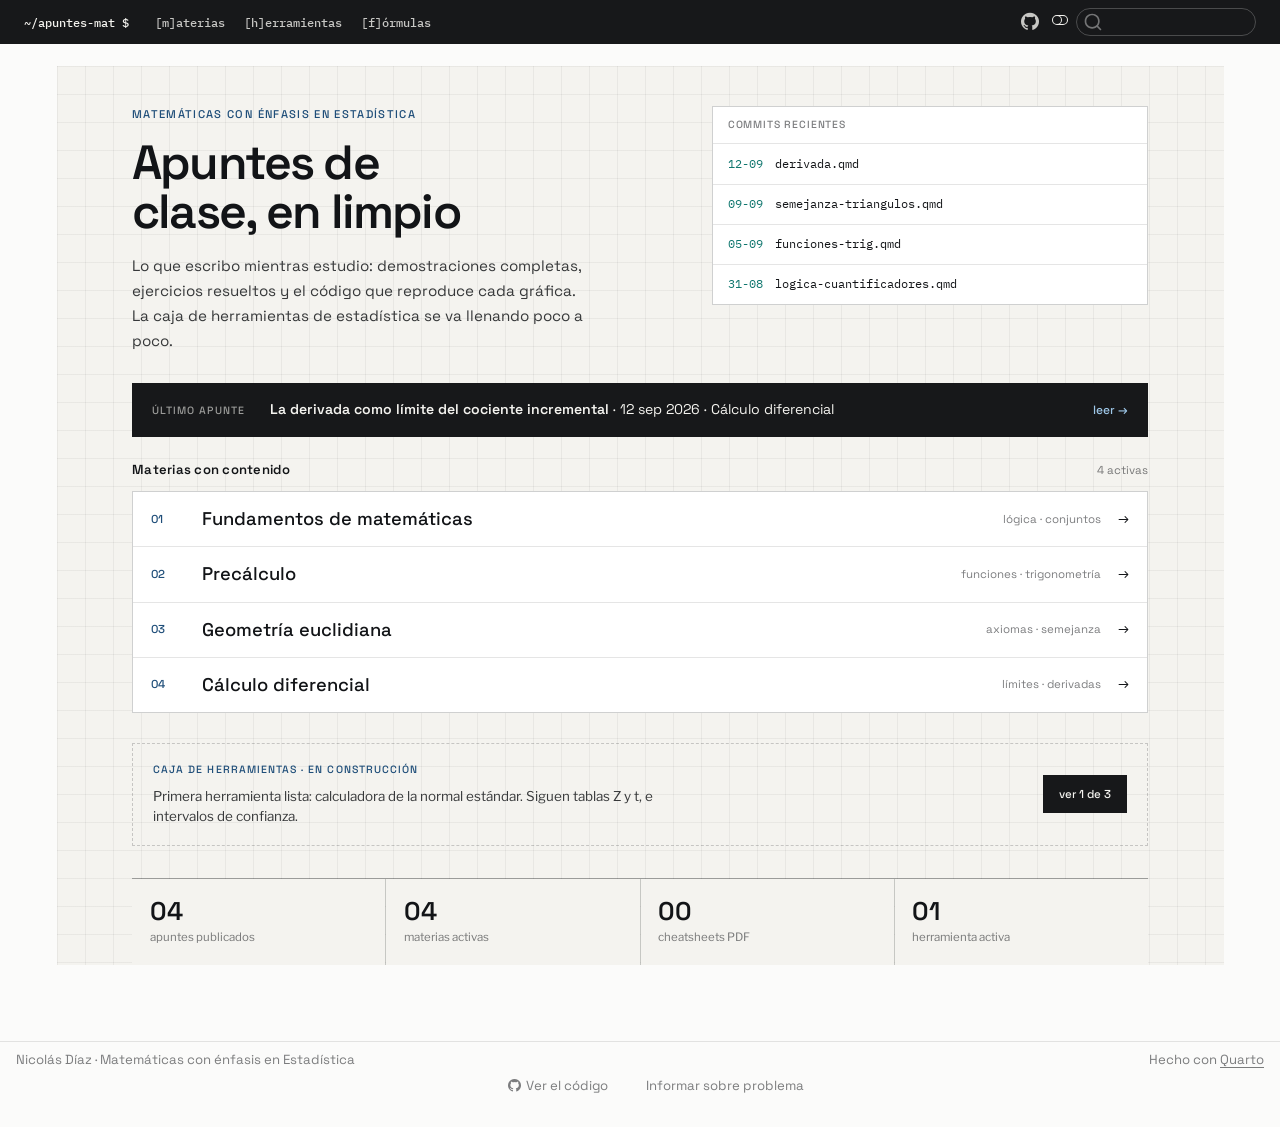
==== commit ac517daf: "modificar derivada y scss de salida de chuncks de R" ====
--- a/docs/index.html
+++ b/docs/index.html
@@ -46,9 +46,9 @@
 <link href="site_libs/quarto-html/quarto-syntax-highlighting-e3d49bfdd4c477eae19e2688220a24bb.css" rel="stylesheet" class="quarto-color-scheme-extra" id="quarto-text-highlighting-styles">
 <script src="site_libs/bootstrap/bootstrap.min.js"></script>
 <link href="site_libs/bootstrap/bootstrap-icons.css" rel="stylesheet">
-<link href="site_libs/bootstrap/bootstrap-a87ca4a2bf0fd5490cb857b294e059cf.min.css" rel="stylesheet" append-hash="true" class="quarto-color-scheme" id="quarto-bootstrap" data-mode="light">
-<link href="site_libs/bootstrap/bootstrap-dark-bca13b17ad5e15204f86ef656337381e.min.css" rel="stylesheet" append-hash="true" class="quarto-color-scheme quarto-color-alternate" id="quarto-bootstrap" data-mode="dark">
-<link href="site_libs/bootstrap/bootstrap-a87ca4a2bf0fd5490cb857b294e059cf.min.css" rel="stylesheet" append-hash="true" class="quarto-color-scheme-extra" id="quarto-bootstrap" data-mode="light">
+<link href="site_libs/bootstrap/bootstrap-cdd9709d6f1af42e7a15ec2dc1a54181.min.css" rel="stylesheet" append-hash="true" class="quarto-color-scheme" id="quarto-bootstrap" data-mode="light">
+<link href="site_libs/bootstrap/bootstrap-dark-40902457b987fa45a69aba819ec626f1.min.css" rel="stylesheet" append-hash="true" class="quarto-color-scheme quarto-color-alternate" id="quarto-bootstrap" data-mode="dark">
+<link href="site_libs/bootstrap/bootstrap-cdd9709d6f1af42e7a15ec2dc1a54181.min.css" rel="stylesheet" append-hash="true" class="quarto-color-scheme-extra" id="quarto-bootstrap" data-mode="light">
 <script id="quarto-search-options" type="application/json">{
   "location": "navbar",
   "copy-button": false,
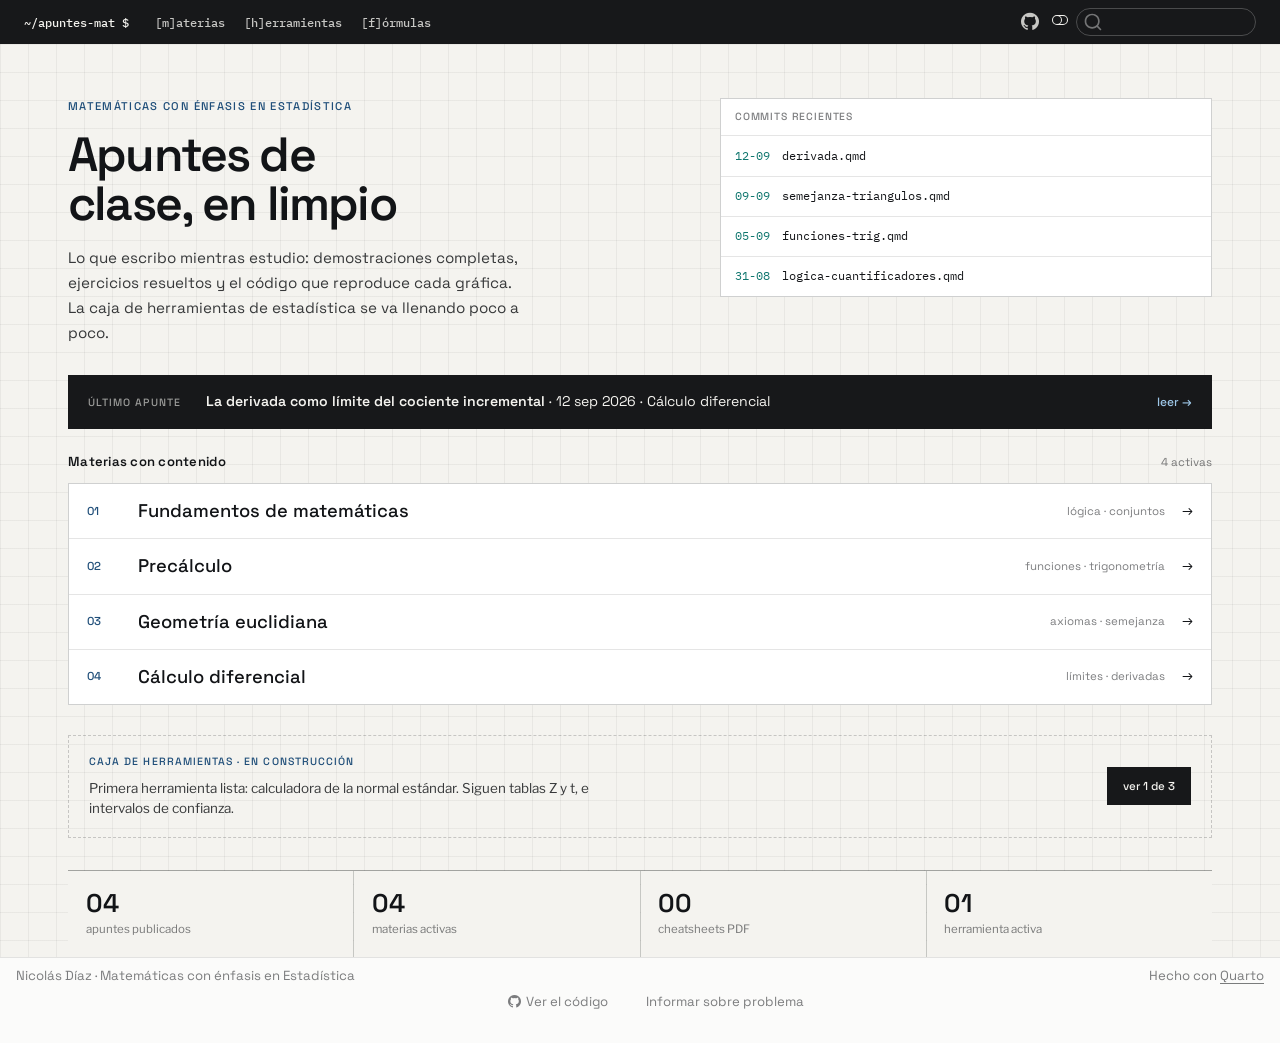
==== commit 4c8abd9f: "modificacion del index-home --page-layout: custom --- con su respectivo .scss // renderizado" ====
--- a/docs/index.html
+++ b/docs/index.html
@@ -46,9 +46,9 @@
 <link href="site_libs/quarto-html/quarto-syntax-highlighting-e3d49bfdd4c477eae19e2688220a24bb.css" rel="stylesheet" class="quarto-color-scheme-extra" id="quarto-text-highlighting-styles">
 <script src="site_libs/bootstrap/bootstrap.min.js"></script>
 <link href="site_libs/bootstrap/bootstrap-icons.css" rel="stylesheet">
-<link href="site_libs/bootstrap/bootstrap-cdd9709d6f1af42e7a15ec2dc1a54181.min.css" rel="stylesheet" append-hash="true" class="quarto-color-scheme" id="quarto-bootstrap" data-mode="light">
-<link href="site_libs/bootstrap/bootstrap-dark-40902457b987fa45a69aba819ec626f1.min.css" rel="stylesheet" append-hash="true" class="quarto-color-scheme quarto-color-alternate" id="quarto-bootstrap" data-mode="dark">
-<link href="site_libs/bootstrap/bootstrap-cdd9709d6f1af42e7a15ec2dc1a54181.min.css" rel="stylesheet" append-hash="true" class="quarto-color-scheme-extra" id="quarto-bootstrap" data-mode="light">
+<link href="site_libs/bootstrap/bootstrap-d9cddd03c5a89ed0842a1244d2f74689.min.css" rel="stylesheet" append-hash="true" class="quarto-color-scheme" id="quarto-bootstrap" data-mode="light">
+<link href="site_libs/bootstrap/bootstrap-dark-6cac5aac4157d8418581bacaeb537f0b.min.css" rel="stylesheet" append-hash="true" class="quarto-color-scheme quarto-color-alternate" id="quarto-bootstrap" data-mode="dark">
+<link href="site_libs/bootstrap/bootstrap-d9cddd03c5a89ed0842a1244d2f74689.min.css" rel="stylesheet" append-hash="true" class="quarto-color-scheme-extra" id="quarto-bootstrap" data-mode="light">
 <script id="quarto-search-options" type="application/json">{
   "location": "navbar",
   "copy-button": false,
@@ -82,7 +82,7 @@
 
 </head>
 
-<body class="nav-fixed quarto-light"><script id="quarto-html-before-body" type="application/javascript">
+<body class="nav-fixed fullcontent quarto-light"><script id="quarto-html-before-body" type="application/javascript">
     const toggleBodyColorMode = (bsSheetEl) => {
       const mode = bsSheetEl.getAttribute("data-mode");
       const bodyEl = window.document.querySelector("body");
@@ -289,12 +289,10 @@
     </nav>
 </header>
 <!-- content -->
-<div id="quarto-content" class="quarto-container page-columns page-rows-contents page-layout-full page-navbar">
+<div id="quarto-content" class="quarto-container page-layout-custom page-navbar">
 <!-- sidebar -->
 <!-- margin-sidebar -->
-    
 <!-- main -->
-<main class="content column-page" id="quarto-document-content"><header id="title-block-header" class="quarto-title-block"></header>
 
 
 
@@ -358,7 +356,7 @@
 
 
 
-</main> <!-- /main -->
+
 <script id="quarto-html-after-body" type="application/javascript">
   window.document.addEventListener("DOMContentLoaded", function (event) {
     // Ensure there is a toggle, if there isn't float one in the top right
